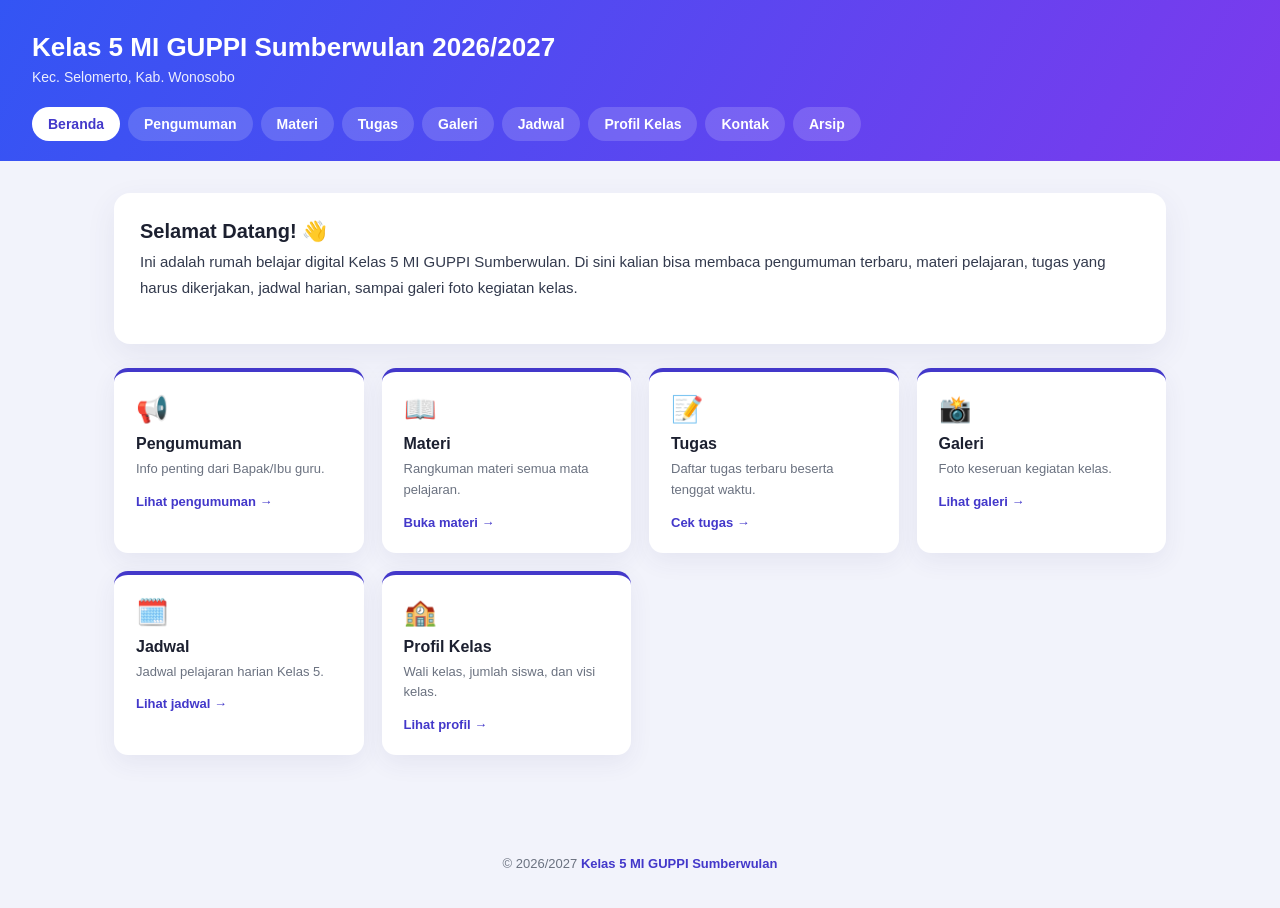
==== index.html @ f1ee013c "Add files via upload" ====
<!DOCTYPE html>
<html lang="id">
<head>
<meta charset="UTF-8">
<meta name="viewport" content="width=device-width, initial-scale=1.0">
<title>Beranda — Kelas 5 MI GUPPI Sumberwulan</title>
<link rel="stylesheet" href="style.css">
</head>
<body>

  <header class="site-header">
    <div class="header-top">
      <div>
        <h1>Kelas 5 MI GUPPI Sumberwulan 2026/2027</h1>
        <p>Kec. Selomerto, Kab. Wonosobo</p>
      </div>
    </div>
    <nav class="site-nav">
      <a href="index.html" class="aktif">Beranda</a>
      <a href="pengumuman.html">Pengumuman</a>
      <a href="materi.html">Materi</a>
      <a href="tugas.html">Tugas</a>
      <a href="galeri.html">Galeri</a>
      <a href="jadwal.html">Jadwal</a>
      <a href="profil.html">Profil Kelas</a>
      <a href="kontak.html">Kontak</a>
      <a href="arsip.html">Arsip</a>
    </nav>
  </header>

  <main>
    <div class="kartu">
      <h2>Selamat Datang! 👋</h2>
      <p class="keterangan-kecil" style="font-size:15px; color:#333a4d; line-height:1.7;">
        Ini adalah rumah belajar digital Kelas 5 MI GUPPI Sumberwulan. Di sini kalian bisa membaca
        pengumuman terbaru, materi pelajaran, tugas yang harus dikerjakan, jadwal harian, sampai
        galeri foto kegiatan kelas.
      </p>
    </div>

    <div class="kartu-grid">
      <div class="kartu-ringkas">
        <span class="ikon">📢</span>
        <h3>Pengumuman</h3>
        <p>Info penting dari Bapak/Ibu guru.</p>
        <a href="pengumuman.html">Lihat pengumuman →</a>
      </div>
      <div class="kartu-ringkas">
        <span class="ikon">📖</span>
        <h3>Materi</h3>
        <p>Rangkuman materi semua mata pelajaran.</p>
        <a href="materi.html">Buka materi →</a>
      </div>
      <div class="kartu-ringkas">
        <span class="ikon">📝</span>
        <h3>Tugas</h3>
        <p>Daftar tugas terbaru beserta tenggat waktu.</p>
        <a href="tugas.html">Cek tugas →</a>
      </div>
      <div class="kartu-ringkas">
        <span class="ikon">📸</span>
        <h3>Galeri</h3>
        <p>Foto keseruan kegiatan kelas.</p>
        <a href="galeri.html">Lihat galeri →</a>
      </div>
      <div class="kartu-ringkas">
        <span class="ikon">🗓️</span>
        <h3>Jadwal</h3>
        <p>Jadwal pelajaran harian Kelas 5.</p>
        <a href="jadwal.html">Lihat jadwal →</a>
      </div>
      <div class="kartu-ringkas">
        <span class="ikon">🏫</span>
        <h3>Profil Kelas</h3>
        <p>Wali kelas, jumlah siswa, dan visi kelas.</p>
        <a href="profil.html">Lihat profil →</a>
      </div>
    </div>
  </main>

  <footer class="site-footer">
    <p>© 2026/2027 <strong>Kelas 5 MI GUPPI Sumberwulan</strong></p>
  </footer>

</body>
</html>
---- style.css ----
:root{
  --grad-start: #3355f4;
  --grad-end: #7c3aed;
  --bg: #f2f3fb;
  --card-bg: #ffffff;
  --text-dark: #1c2030;
  --text-muted: #6b7280;
  --pill-bg: rgba(255,255,255,0.16);
  --pill-bg-active: rgba(255,255,255,0.32);
  --accent: #4338ca;
  --accent-soft: #eef0ff;
}

*{ box-sizing: border-box; }

body{
  margin: 0;
  font-family: 'Segoe UI', 'Nunito', Arial, sans-serif;
  background: var(--bg);
  color: var(--text-dark);
}

/* ===== Header ===== */
header.site-header{
  background: linear-gradient(120deg, var(--grad-start), var(--grad-end));
  color: white;
  padding: 32px 32px 20px;
  position: relative;
}

.header-top{
  display: flex;
  justify-content: space-between;
  align-items: flex-start;
  flex-wrap: wrap;
  gap: 12px;
}

.header-top h1{
  margin: 0;
  font-size: 26px;
  font-weight: 800;
}

.header-top p{
  margin: 6px 0 0;
  font-size: 14px;
  opacity: 0.9;
}

.badge-otomatis{
  background: rgba(255,255,255,0.2);
  border: 1px solid rgba(255,255,255,0.4);
  color: white;
  font-size: 13px;
  font-weight: 600;
  padding: 8px 16px;
  border-radius: 999px;
  white-space: nowrap;
}

nav.site-nav{
  display: flex;
  flex-wrap: wrap;
  gap: 8px;
  margin-top: 22px;
}

nav.site-nav a{
  background: var(--pill-bg);
  color: white;
  text-decoration: none;
  font-size: 14px;
  font-weight: 600;
  padding: 9px 16px;
  border-radius: 999px;
  transition: background 0.15s ease;
}

nav.site-nav a:hover, nav.site-nav a:focus-visible{
  background: var(--pill-bg-active);
  outline: none;
}

nav.site-nav a.aktif{
  background: white;
  color: var(--accent);
}

/* ===== Layout ===== */
main{
  max-width: 1100px;
  margin: 0 auto;
  padding: 32px 24px 64px;
}

.grid-2{
  display: grid;
  grid-template-columns: 2fr 1fr;
  gap: 24px;
  align-items: start;
}

@media (max-width: 760px){
  .grid-2{ grid-template-columns: 1fr; }
}

.kartu{
  background: var(--card-bg);
  border-radius: 16px;
  padding: 26px 26px;
  box-shadow: 0 10px 30px rgba(60, 60, 120, 0.08);
}

.kartu h2{
  margin: 0 0 6px;
  font-size: 20px;
  color: var(--text-dark);
}

.keterangan-kecil{
  font-size: 13px;
  color: var(--text-muted);
  margin: 0 0 18px;
}

/* ===== Item Tugas / Pengumuman ===== */
.item{
  padding: 16px 0;
  border-bottom: 1px dashed #e3e5f0;
}
.item:last-child{ border-bottom: none; }

.label-pill{
  display: inline-block;
  background: var(--accent-soft);
  color: var(--accent);
  font-size: 12px;
  font-weight: 700;
  padding: 4px 12px;
  border-radius: 999px;
  margin-bottom: 8px;
}

.item h3{
  margin: 0 0 4px;
  font-size: 17px;
}

.item h3 a{
  color: #3346c4;
  text-decoration: none;
}
.item h3 a:hover{ text-decoration: underline; }

.item .tenggat{
  font-size: 13px;
  color: var(--text-muted);
  margin: 0 0 10px;
}

.item p.deskripsi{
  margin: 0;
  font-size: 15px;
  line-height: 1.6;
  color: #333a4d;
}

/* ===== Catatan sidebar ===== */
ul.catatan-list{
  margin: 0;
  padding-left: 20px;
  font-size: 15px;
  line-height: 1.9;
  color: #333a4d;
}

/* ===== Kartu ringkas beranda ===== */
.kartu-grid{
  display: grid;
  grid-template-columns: repeat(auto-fit, minmax(200px, 1fr));
  gap: 18px;
  margin-top: 24px;
}

.kartu-ringkas{
  background: var(--card-bg);
  border-radius: 14px;
  padding: 22px;
  box-shadow: 0 8px 24px rgba(60,60,120,0.07);
  border-top: 4px solid var(--accent);
}

.kartu-ringkas .ikon{ font-size: 26px; display:block; margin-bottom: 10px; }
.kartu-ringkas h3{ margin: 0 0 6px; font-size: 16px; color: var(--text-dark); }
.kartu-ringkas p{ margin: 0 0 12px; font-size: 13px; color: var(--text-muted); line-height: 1.6; }
.kartu-ringkas a{ font-size: 13px; font-weight: 700; color: var(--accent); text-decoration: none; }
.kartu-ringkas a:hover{ text-decoration: underline; }

/* ===== Tabel jadwal ===== */
table.jadwal{
  width: 100%;
  border-collapse: collapse;
  font-size: 14px;
}
table.jadwal th, table.jadwal td{
  padding: 10px 12px;
  text-align: left;
  border-bottom: 1px solid #eceefa;
}
table.jadwal th{
  background: var(--accent-soft);
  color: var(--accent);
  font-weight: 700;
}

/* ===== Galeri ===== */
.galeri-grid{
  display: grid;
  grid-template-columns: repeat(auto-fit, minmax(180px, 1fr));
  gap: 16px;
}
.galeri-item{
  background: var(--card-bg);
  border-radius: 12px;
  overflow: hidden;
  box-shadow: 0 8px 20px rgba(60,60,120,0.07);
}
.galeri-item .foto-placeholder{
  aspect-ratio: 4/3;
  background: linear-gradient(135deg, var(--accent-soft), #dfe3ff);
  display: flex;
  align-items: center;
  justify-content: center;
  font-size: 34px;
}
.galeri-item .keterangan{
  padding: 10px 12px;
  font-size: 13px;
  color: var(--text-muted);
}

/* ===== Footer ===== */
footer.site-footer{
  text-align: center;
  padding: 24px 16px;
  font-size: 13px;
  color: var(--text-muted);
}
footer.site-footer strong{ color: var(--accent); }

/* ===== Status kosong / loading ===== */
.status-muat{
  font-size: 14px;
  color: var(--text-muted);
  padding: 8px 0;
}
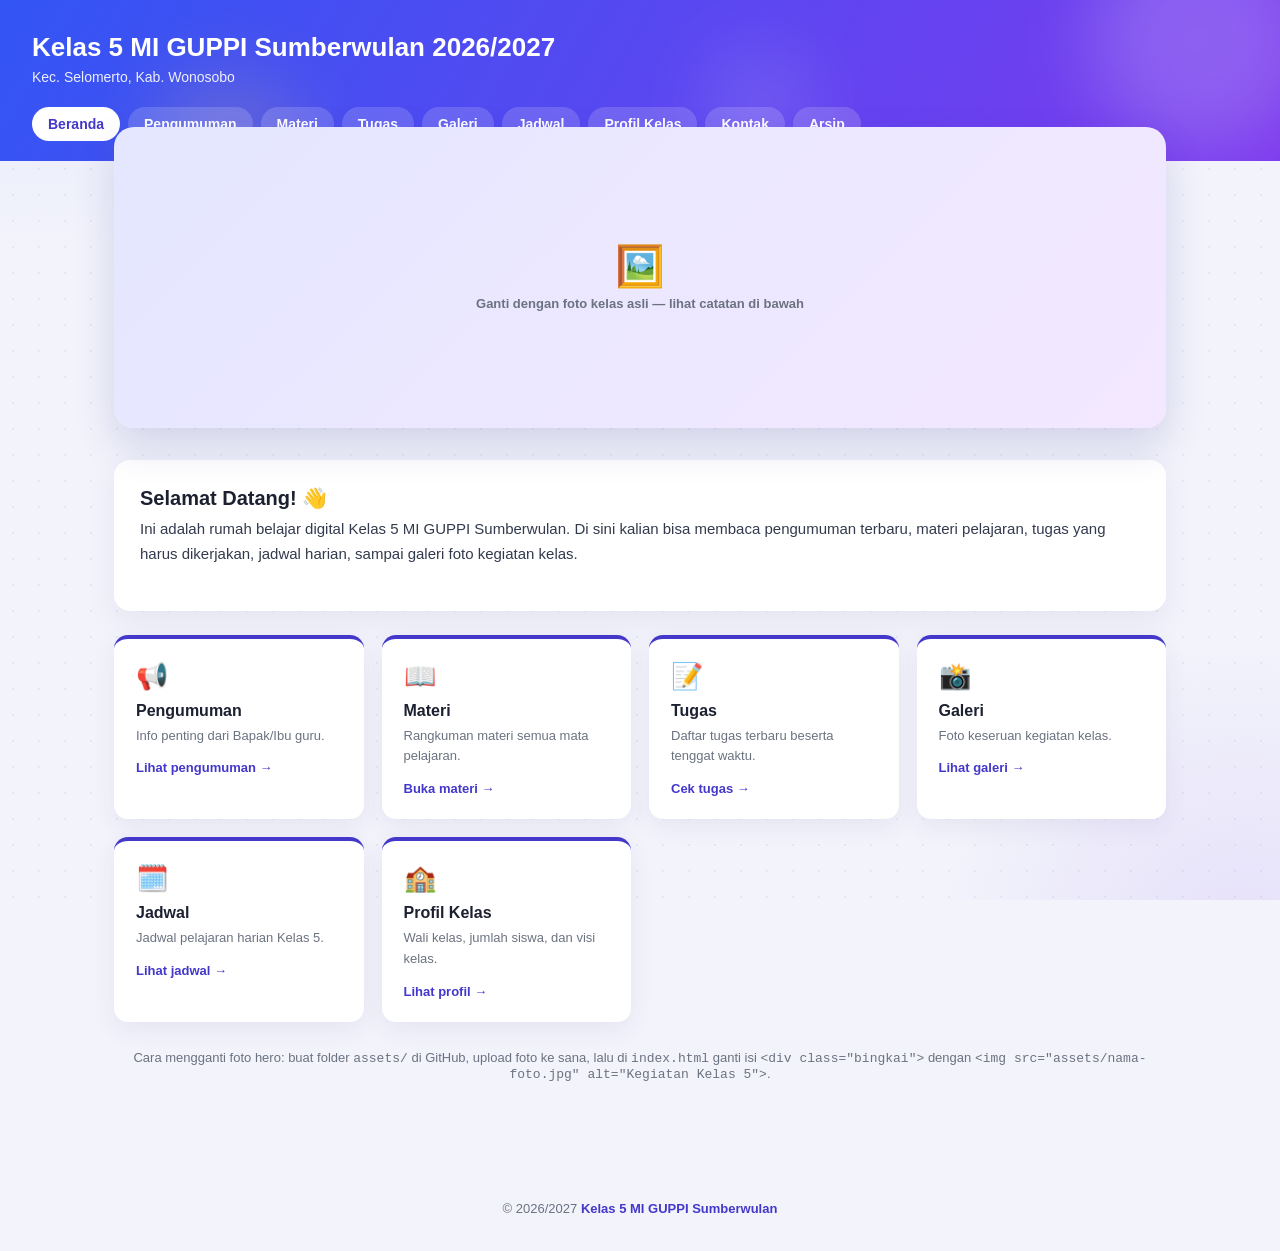
==== commit 82555e7d: "Add files via upload" ====
--- a/index.html
+++ b/index.html
@@ -9,6 +9,9 @@
 <body>
 
   <header class="site-header">
+    <span class="orb orb-1"></span>
+    <span class="orb orb-2"></span>
+    <span class="orb orb-3"></span>
     <div class="header-top">
       <div>
         <h1>Kelas 5 MI GUPPI Sumberwulan 2026/2027</h1>
@@ -27,6 +30,14 @@
       <a href="arsip.html">Arsip</a>
     </nav>
   </header>
+
+  <div class="hero-foto">
+    <div class="bingkai">
+      <!-- Ganti dengan foto asli: <img src="assets/foto-kelas.jpg" alt="Kegiatan Kelas 5"> -->
+      <span class="ikon-besar">🖼️</span>
+      <span class="teks">Ganti dengan foto kelas asli — lihat catatan di bawah</span>
+    </div>
+  </div>
 
   <main>
     <div class="kartu">
@@ -76,6 +87,12 @@
         <a href="profil.html">Lihat profil →</a>
       </div>
     </div>
+
+    <p class="keterangan-kecil" style="margin-top:28px; text-align:center;">
+      Cara mengganti foto hero: buat folder <code>assets/</code> di GitHub, upload foto ke sana,
+      lalu di <code>index.html</code> ganti isi <code>&lt;div class="bingkai"&gt;</code> dengan
+      <code>&lt;img src="assets/nama-foto.jpg" alt="Kegiatan Kelas 5"&gt;</code>.
+    </p>
   </main>
 
   <footer class="site-footer">
--- a/style.css
+++ b/style.css
@@ -16,8 +16,31 @@
 body{
   margin: 0;
   font-family: 'Segoe UI', 'Nunito', Arial, sans-serif;
-  background: var(--bg);
   color: var(--text-dark);
+  background-color: var(--bg);
+  background-image:
+    radial-gradient(560px circle at 4% -6%, rgba(51,85,244,0.08), transparent 55%),
+    radial-gradient(560px circle at 97% 105%, rgba(124,58,237,0.10), transparent 55%),
+    radial-gradient(rgba(67,56,202,0.07) 1.4px, transparent 1.4px);
+  background-size: auto, auto, 26px 26px;
+  background-attachment: fixed, fixed, fixed;
+}
+
+@media (prefers-reduced-motion: no-preference){
+  .kartu, .kartu-ringkas, .mapel-item, .galeri-item{
+    animation: muncul-halus 0.55s ease both;
+  }
+  .kartu-grid > *:nth-child(2), .mapel-grid > *:nth-child(2), .galeri-grid > *:nth-child(2){ animation-delay: 0.04s; }
+  .kartu-grid > *:nth-child(3), .mapel-grid > *:nth-child(3), .galeri-grid > *:nth-child(3){ animation-delay: 0.08s; }
+  .kartu-grid > *:nth-child(4), .mapel-grid > *:nth-child(4), .galeri-grid > *:nth-child(4){ animation-delay: 0.12s; }
+  .kartu-grid > *:nth-child(5), .mapel-grid > *:nth-child(5){ animation-delay: 0.16s; }
+  .kartu-grid > *:nth-child(6), .mapel-grid > *:nth-child(6){ animation-delay: 0.20s; }
+  .mapel-grid > *:nth-child(n+7){ animation-delay: 0.24s; }
+}
+
+@keyframes muncul-halus{
+  from{ opacity: 0; transform: translateY(10px); }
+  to{ opacity: 1; transform: translateY(0); }
 }
 
 /* ===== Header ===== */
@@ -26,6 +49,29 @@
   color: white;
   padding: 32px 32px 20px;
   position: relative;
+  overflow: hidden;
+}
+
+.orb{
+  position: absolute;
+  border-radius: 50%;
+  filter: blur(38px);
+  opacity: 0.4;
+  pointer-events: none;
+}
+.orb-1{ width: 220px; height: 220px; background: rgba(255,255,255,0.45); top: -70px; right: -30px; }
+.orb-2{ width: 150px; height: 150px; background: rgba(255,214,102,0.4); bottom: -60px; left: 12%; }
+.orb-3{ width: 110px; height: 110px; background: rgba(255,255,255,0.3); top: 30%; left: 55%; }
+
+@media (prefers-reduced-motion: no-preference){
+  .orb-1{ animation: melayang 12s ease-in-out infinite; }
+  .orb-2{ animation: melayang 9s ease-in-out infinite -3s; }
+  .orb-3{ animation: melayang 14s ease-in-out infinite -6s; }
+}
+
+@keyframes melayang{
+  0%, 100%{ transform: translate(0,0) scale(1); }
+  50%{ transform: translate(-18px, 14px) scale(1.08); }
 }
 
 .header-top{
@@ -34,6 +80,8 @@
   align-items: flex-start;
   flex-wrap: wrap;
   gap: 12px;
+  position: relative;
+  z-index: 1;
 }
 
 .header-top h1{
@@ -64,6 +112,8 @@
   flex-wrap: wrap;
   gap: 8px;
   margin-top: 22px;
+  position: relative;
+  z-index: 1;
 }
 
 nav.site-nav a{
@@ -87,6 +137,30 @@
   color: var(--accent);
 }
 
+/* ===== Foto Hero (Beranda) ===== */
+.hero-foto{
+  max-width: 1100px;
+  margin: -34px auto 0;
+  padding: 0 24px;
+  position: relative;
+  z-index: 2;
+}
+.hero-foto .bingkai{
+  border-radius: 20px;
+  overflow: hidden;
+  aspect-ratio: 21/6;
+  background: linear-gradient(135deg, #e4e7ff, #f3e8ff);
+  display: flex;
+  align-items: center;
+  justify-content: center;
+  flex-direction: column;
+  gap: 6px;
+  box-shadow: 0 18px 40px rgba(51,42,140,0.16);
+}
+.hero-foto .bingkai span.ikon-besar{ font-size: 40px; }
+.hero-foto .bingkai span.teks{ font-size: 13px; color: var(--text-muted); font-weight: 600; }
+.hero-foto img{ width: 100%; height: 100%; object-fit: cover; display: block; }
+
 /* ===== Layout ===== */
 main{
   max-width: 1100px;
@@ -197,6 +271,51 @@
 .kartu-ringkas a{ font-size: 13px; font-weight: 700; color: var(--accent); text-decoration: none; }
 .kartu-ringkas a:hover{ text-decoration: underline; }
 
+/* ===== Grid Mata Pelajaran ===== */
+.mapel-grid{
+  display: grid;
+  grid-template-columns: repeat(auto-fill, minmax(130px, 1fr));
+  gap: 16px;
+  margin-top: 22px;
+}
+
+.mapel-item{
+  background: white;
+  border: 1px solid #e8e9f2;
+  border-radius: 14px;
+  padding: 22px 10px 18px;
+  text-align: center;
+  text-decoration: none;
+  color: var(--text-dark);
+  display: block;
+  transition: box-shadow 0.15s ease, transform 0.15s ease;
+}
+
+.mapel-item:hover, .mapel-item:focus-visible{
+  box-shadow: 0 10px 24px rgba(60,60,120,0.12);
+  transform: translateY(-3px);
+  outline: none;
+}
+
+.mapel-icon{
+  width: 56px;
+  height: 56px;
+  border-radius: 14px;
+  display: flex;
+  align-items: center;
+  justify-content: center;
+  font-size: 26px;
+  margin: 0 auto 12px;
+  color: white;
+}
+
+.mapel-item .nama{
+  font-size: 13px;
+  font-weight: 700;
+  line-height: 1.3;
+  display: block;
+}
+
 /* ===== Tabel jadwal ===== */
 table.jadwal{
   width: 100%;
@@ -225,6 +344,11 @@
   border-radius: 12px;
   overflow: hidden;
   box-shadow: 0 8px 20px rgba(60,60,120,0.07);
+  transition: transform 0.2s ease, box-shadow 0.2s ease;
+}
+.galeri-item:hover{
+  transform: translateY(-4px);
+  box-shadow: 0 14px 30px rgba(60,60,120,0.14);
 }
 .galeri-item .foto-placeholder{
   aspect-ratio: 4/3;
@@ -233,7 +357,17 @@
   align-items: center;
   justify-content: center;
   font-size: 34px;
-}
+  transition: transform 0.3s ease;
+}
+.galeri-item:hover .foto-placeholder{ transform: scale(1.05); }
+.galeri-item img{
+  width: 100%;
+  aspect-ratio: 4/3;
+  object-fit: cover;
+  display: block;
+  transition: transform 0.3s ease;
+}
+.galeri-item:hover img{ transform: scale(1.05); }
 .galeri-item .keterangan{
   padding: 10px 12px;
   font-size: 13px;
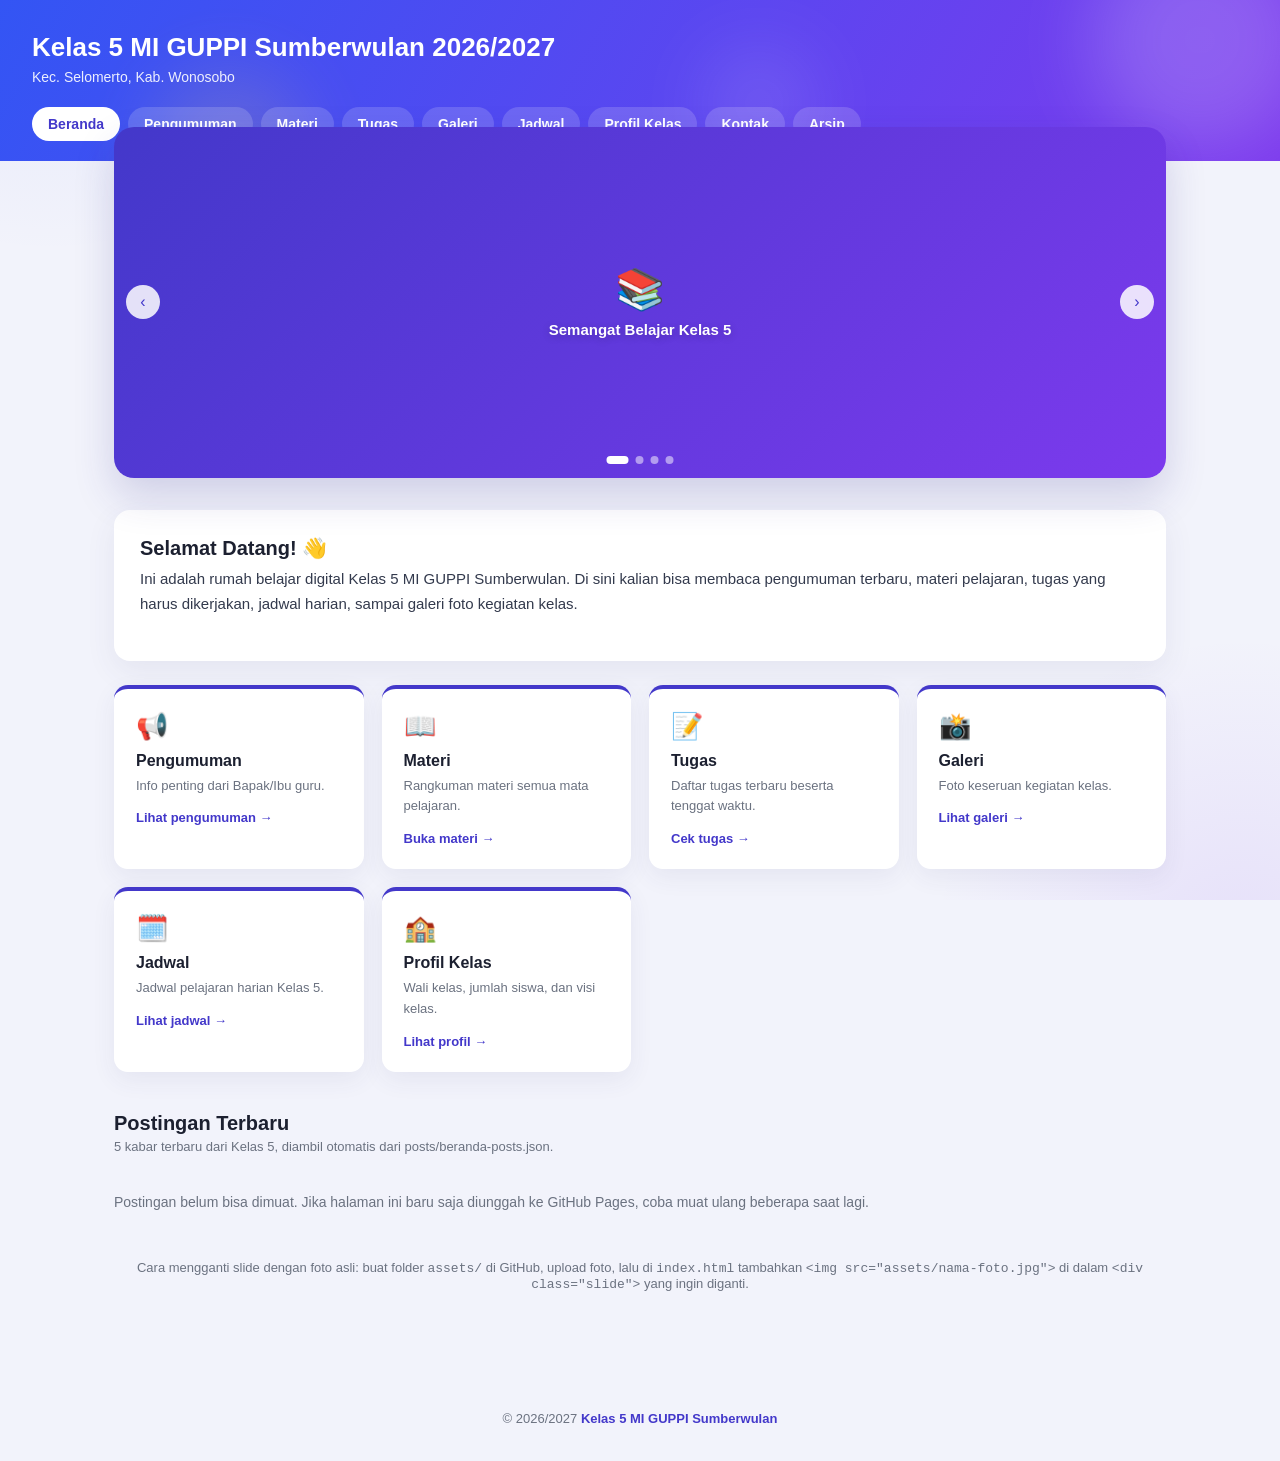
==== commit a2359780: "Add files via upload" ====
--- a/index.html
+++ b/index.html
@@ -31,11 +31,28 @@
     </nav>
   </header>
 
-  <div class="hero-foto">
-    <div class="bingkai">
-      <!-- Ganti dengan foto asli: <img src="assets/foto-kelas.jpg" alt="Kegiatan Kelas 5"> -->
-      <span class="ikon-besar">🖼️</span>
-      <span class="teks">Ganti dengan foto kelas asli — lihat catatan di bawah</span>
+  <div class="slider">
+    <div class="slider-bingkai">
+      <div class="slide aktif" style="background:linear-gradient(135deg,#4338ca,#7c3aed);">
+        <span class="ikon-besar">📚</span>
+        <span class="judul-slide">Semangat Belajar Kelas 5</span>
+      </div>
+      <div class="slide" style="background:linear-gradient(135deg,#0d9488,#0e7490);">
+        <span class="ikon-besar">🕌</span>
+        <span class="judul-slide">Kegiatan Keagamaan Bersama</span>
+      </div>
+      <div class="slide" style="background:linear-gradient(135deg,#c026d3,#db2777);">
+        <span class="ikon-besar">🎨</span>
+        <span class="judul-slide">Kreativitas Siswa Kelas 5</span>
+      </div>
+      <div class="slide" style="background:linear-gradient(135deg,#ea580c,#dc2626);">
+        <span class="ikon-besar">⚽</span>
+        <span class="judul-slide">Kegiatan Olahraga Ceria</span>
+      </div>
+
+      <button class="slider-panah kiri" aria-label="Sebelumnya">‹</button>
+      <button class="slider-panah kanan" aria-label="Berikutnya">›</button>
+      <div class="slider-titik"></div>
     </div>
   </div>
 
@@ -88,10 +105,18 @@
       </div>
     </div>
 
+    <div class="posting-terbaru">
+      <h2>Postingan Terbaru</h2>
+      <p class="keterangan-kecil">5 kabar terbaru dari Kelas 5, diambil otomatis dari posts/beranda-posts.json.</p>
+      <div class="posting-grid" id="posting-terbaru">
+        <p class="status-muat">Memuat postingan…</p>
+      </div>
+    </div>
+
     <p class="keterangan-kecil" style="margin-top:28px; text-align:center;">
-      Cara mengganti foto hero: buat folder <code>assets/</code> di GitHub, upload foto ke sana,
-      lalu di <code>index.html</code> ganti isi <code>&lt;div class="bingkai"&gt;</code> dengan
-      <code>&lt;img src="assets/nama-foto.jpg" alt="Kegiatan Kelas 5"&gt;</code>.
+      Cara mengganti slide dengan foto asli: buat folder <code>assets/</code> di GitHub, upload foto,
+      lalu di <code>index.html</code> tambahkan <code>&lt;img src="assets/nama-foto.jpg"&gt;</code>
+      di dalam <code>&lt;div class="slide"&gt;</code> yang ingin diganti.
     </p>
   </main>
 
@@ -99,5 +124,6 @@
     <p>© 2026/2027 <strong>Kelas 5 MI GUPPI Sumberwulan</strong></p>
   </footer>
 
+  <script src="common.js"></script>
 </body>
 </html>
--- a/style.css
+++ b/style.css
@@ -21,8 +21,9 @@
   background-image:
     radial-gradient(560px circle at 4% -6%, rgba(51,85,244,0.08), transparent 55%),
     radial-gradient(560px circle at 97% 105%, rgba(124,58,237,0.10), transparent 55%),
-    radial-gradient(rgba(67,56,202,0.07) 1.4px, transparent 1.4px);
-  background-size: auto, auto, 26px 26px;
+    url('assets/pola-latar.svg');
+  background-repeat: no-repeat, no-repeat, repeat;
+  background-size: auto, auto, 64px 64px;
   background-attachment: fixed, fixed, fixed;
 }
 
@@ -45,7 +46,9 @@
 
 /* ===== Header ===== */
 header.site-header{
-  background: linear-gradient(120deg, var(--grad-start), var(--grad-end));
+  background:
+    url('assets/hero-ilustrasi.svg') no-repeat right -20px top -10px / 480px,
+    linear-gradient(120deg, var(--grad-start), var(--grad-end));
   color: white;
   padding: 32px 32px 20px;
   position: relative;
@@ -137,29 +140,138 @@
   color: var(--accent);
 }
 
-/* ===== Foto Hero (Beranda) ===== */
-.hero-foto{
+/* ===== Slider Foto (Beranda) ===== */
+.slider{
   max-width: 1100px;
   margin: -34px auto 0;
   padding: 0 24px;
   position: relative;
   z-index: 2;
 }
-.hero-foto .bingkai{
+.slider-bingkai{
+  position: relative;
   border-radius: 20px;
   overflow: hidden;
-  aspect-ratio: 21/6;
-  background: linear-gradient(135deg, #e4e7ff, #f3e8ff);
+  aspect-ratio: 21/7;
+  box-shadow: 0 18px 40px rgba(51,42,140,0.18);
+}
+.slide{
+  position: absolute;
+  inset: 0;
   display: flex;
   align-items: center;
   justify-content: center;
   flex-direction: column;
-  gap: 6px;
-  box-shadow: 0 18px 40px rgba(51,42,140,0.16);
-}
-.hero-foto .bingkai span.ikon-besar{ font-size: 40px; }
-.hero-foto .bingkai span.teks{ font-size: 13px; color: var(--text-muted); font-weight: 600; }
-.hero-foto img{ width: 100%; height: 100%; object-fit: cover; display: block; }
+  gap: 8px;
+  color: white;
+  opacity: 0;
+  transition: opacity 0.7s ease;
+  text-align: center;
+  padding: 16px;
+}
+.slide.aktif{ opacity: 1; }
+.slide .ikon-besar{ font-size: 40px; }
+.slide .judul-slide{ font-size: 15px; font-weight: 700; text-shadow: 0 2px 8px rgba(0,0,0,0.2); }
+.slide img{ position:absolute; inset:0; width:100%; height:100%; object-fit:cover; z-index:-1; }
+
+.slider-titik{
+  position: absolute;
+  bottom: 14px;
+  left: 50%;
+  transform: translateX(-50%);
+  display: flex;
+  gap: 7px;
+  z-index: 3;
+}
+.slider-titik button{
+  width: 8px; height: 8px;
+  border-radius: 50%;
+  border: none;
+  background: rgba(255,255,255,0.5);
+  cursor: pointer;
+  padding: 0;
+}
+.slider-titik button.aktif{ background: white; width: 22px; border-radius: 4px; }
+
+.slider-panah{
+  position: absolute;
+  top: 50%;
+  transform: translateY(-50%);
+  background: rgba(255,255,255,0.85);
+  border: none;
+  width: 34px; height: 34px;
+  border-radius: 50%;
+  font-size: 16px;
+  cursor: pointer;
+  color: var(--accent);
+  z-index: 3;
+}
+.slider-panah.kiri{ left: 12px; }
+.slider-panah.kanan{ right: 12px; }
+.slider-panah:hover{ background: white; }
+
+/* ===== Postingan Terbaru (Beranda) ===== */
+.posting-terbaru{
+  margin-top: 40px;
+}
+.posting-terbaru h2{
+  color: var(--text-dark);
+  font-size: 20px;
+  margin-bottom: 4px;
+}
+.posting-grid{
+  display: grid;
+  grid-template-columns: repeat(auto-fit, minmax(200px, 1fr));
+  gap: 18px;
+  margin-top: 18px;
+}
+.posting-kartu{
+  background: var(--card-bg);
+  border-radius: 14px;
+  overflow: hidden;
+  box-shadow: 0 8px 24px rgba(60,60,120,0.08);
+  text-decoration: none;
+  color: var(--text-dark);
+  display: flex;
+  flex-direction: column;
+  transition: transform 0.2s ease, box-shadow 0.2s ease;
+}
+.posting-kartu:hover{
+  transform: translateY(-4px);
+  box-shadow: 0 14px 28px rgba(60,60,120,0.14);
+}
+.posting-thumb{
+  aspect-ratio: 16/10;
+  background: linear-gradient(135deg, var(--accent-soft), #dfe3ff);
+  display: flex;
+  align-items: center;
+  justify-content: center;
+  font-size: 26px;
+}
+.posting-isi{ padding: 14px 16px 18px; }
+.posting-kategori{
+  font-size: 11px;
+  font-weight: 700;
+  color: var(--accent);
+  text-transform: uppercase;
+  letter-spacing: 0.4px;
+}
+.posting-isi h3{
+  font-size: 15px;
+  margin: 6px 0 6px;
+  line-height: 1.35;
+}
+.posting-isi .tanggal{
+  font-size: 12px;
+  color: var(--text-muted);
+  margin: 0 0 8px;
+}
+.posting-isi .ringkasan{
+  font-size: 13px;
+  color: #4b5266;
+  line-height: 1.55;
+  margin: 0;
+}
 
 /* ===== Layout ===== */
 main{
